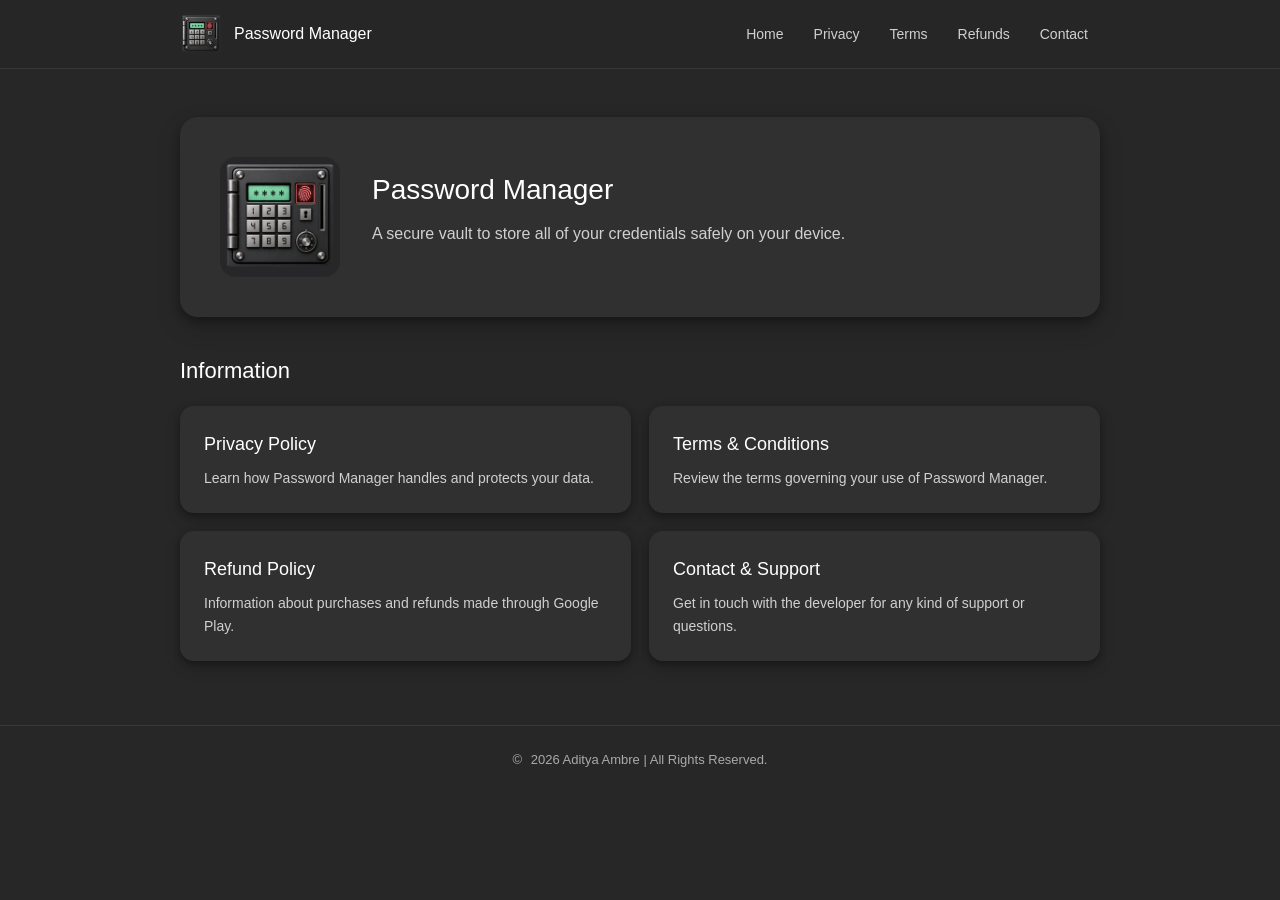
==== index.html @ f5042deb "Handled Responsive design for mobile devices." ====
<!--
    Author: Aditya Ambre
    Project: Password Manager
    File: Privacy Policy
-->

<!DOCTYPE html>
<html lang="en">
<head>
    <meta charset="UTF-8">
    <meta name="viewport" content="width=device-width, initial-scale=1.0">
    <title>Password Manager</title>
    <link rel="stylesheet" href="css/style.css">
</head>

<body>

<header>
    <div class="container nav">
        <a class="brand" href="index.html">
            <img src="assets/app-icon.png" alt="Password Manager icon">
            <span>Password Manager</span>
        </a>

        <nav class="nav-links">
            <a href="index.html">Home</a>
            <a href="privacy-policy.html">Privacy</a>
            <a href="terms-conditions.html">Terms</a>
            <a href="refund-policy.html">Refunds</a>
            <a href="contact.html">Contact</a>
        </nav>
    </div>
</header>

<main>
    <div class="container">

    <section class="hero">
        <img
            class="hero-icon"
            src="assets/app-icon.png"
            alt="Password Manager icon"
        >

        <div class="hero-content">
            <h2>Password Manager</h2>

            <p>
                A secure vault to store all of your credentials safely on your device.
            </p>
        </div>
    </section>

        <h2 class="section-title">Information</h2>

        <div class="card-grid">

            <a class="card" href="privacy-policy.html">
                <h2>Privacy Policy</h2>
                <p>
                    Learn how Password Manager handles and protects your data.
                </p>
            </a>

            <a class="card" href="terms-conditions.html">
                <h2>Terms & Conditions</h2>
                <p>
                    Review the terms governing your use of Password Manager.
                </p>
            </a>

            <a class="card" href="refund-policy.html">
                <h2>Refund Policy</h2>
                <p>
                    Information about purchases and refunds made through
                    Google Play.
                </p>
            </a>

            <a class="card" href="contact.html">
                <h2>Contact & Support</h2>
                <p>
                    Get in touch with the developer for any kind of support or questions.
                </p>
            </a>

        </div>

    </div>
</main>

<footer>
    <p class="footer-text">
        <span class="copyright">©</span>
        2026 Aditya Ambre | All Rights Reserved.
    </p>
</footer>

</body>
</html>
---- css/style.css ----
:root {
    --background: #272727;
    --surface: #303030;
    --surface-hover: #363636;
    --text-primary: #ffffff;
    --text-secondary: #d0d0d0;
    --text-muted: #aaaaaa;
    --border: rgba(255, 255, 255, 0.08);
    --accent: #9ac7a8;
    --shadow: rgba(0, 0, 0, 0.30);
}

* {
    box-sizing: border-box;
}

html {
    scroll-behavior: smooth;
}

body {
    margin: 0;
    min-height: 100vh;
    background: var(--background);
    color: var(--text-primary);
    font-family: Arial, Helvetica, sans-serif;
    line-height: 1.6;
}

a {
    color: inherit;
}

.container {
    width: min(100% - 32px, 920px);
    margin: 0 auto;
}

header {
    border-bottom: 1px solid var(--border);
    background: rgba(39, 39, 39, 0.96);
    position: sticky;
    top: 0;
    z-index: 10;
    backdrop-filter: blur(8px);
}

.nav {
    min-height: 68px;
    display: flex;
    align-items: center;
    justify-content: space-between;
    gap: 20px;
}

.brand {
    display: flex;
    align-items: center;
    gap: 12px;
    text-decoration: none;
    font-weight: 200;
}

.brand img {
    width: 42px;
    height: 42px;
    object-fit: contain;
    border-radius: 6px;
}

.nav-links {
    display: flex;
    align-items: center;
    gap: 6px;
    flex-wrap: wrap;
}

.nav-links a {
    padding: 8px 12px;
    border-radius: 8px;
    color: var(--text-secondary);
    text-decoration: none;
    font-size: 14px;
    transition: background 0.2s ease, color 0.2s ease;
}

.nav-links a:hover {
    background: rgba(255, 255, 255, 0.07);
    color: var(--text-primary);
}

main {
    padding: 48px 0 64px;
}

.hero {
    display: flex;
    align-items: center;
    gap: 32px;
    padding: 40px;
    margin-bottom: 36px;
    background: var(--surface);
    border-radius: 18px;
    box-shadow:
        0 4px 8px var(--shadow),
        0 10px 24px rgba(0, 0, 0, 0.18);
}

.hero-icon {
    width: 120px;
    height: 120px;
    flex-shrink: 0;
    object-fit: contain;
    border-radius: 16px;
}

.hero-content {
    text-align: left;
    transform: translateY(-10px);
}

.hero-content h2 {
    margin: 0 0 8px;
    font-size: clamp(18px, 4vw, 28px);
    font-weight: 400;
}

.hero-content p {
    max-width: 650px;
    margin: 0;
    color: var(--text-secondary);
}

.section-title {
    margin: 0 0 18px;
    font-size: 22px;
    font-weight: 400;
}

.card-grid {
    display: grid;
    grid-template-columns: repeat(2, 1fr);
    gap: 18px;
}

.card {
    display: block;
    padding: 24px;
    background: var(--surface);
    border-radius: 14px;
    text-decoration: none;
    box-shadow:
        0 3px 7px var(--shadow),
        0 7px 16px rgba(0, 0, 0, 0.16);
    transition:
        transform 0.2s ease,
        box-shadow 0.2s ease,
        background 0.2s ease;
}

.card:hover {
    transform: translateY(-3px);
    background: var(--surface-hover);
    box-shadow:
        0 6px 12px var(--shadow),
        0 12px 24px rgba(0, 0, 0, 0.20);
}

.card h2,
.card h3 {
    margin: 0 0 8px;
    font-size: 18px;
    font-weight: 400;
}

.card p {
    margin: 0;
    color: var(--text-secondary);
    font-size: 14px;
}

.page-header {
    margin-bottom: 24px;
}

.page-header h1 {
    margin: 0 0 8px;
    font-size: 32px;
    font-weight: 600;
}

.page-header h2 {
    margin: 0 0 8px;
    font-size: 24px;
    font-weight: 500;
}

.page-header p {
    margin: 0;
    color: var(--text-muted);
    font-size: 14px;
}

.content-card {
    background: var(--surface);
    border-radius: 16px;
    padding: 32px;
    box-shadow:
        0 4px 8px var(--shadow),
        0 10px 22px rgba(0, 0, 0, 0.16);
}

.content-card h2 {
    margin: 30px 0 10px;
    padding-top: 24px;
    border-top: 1px solid rgba(255, 255, 255, 0.10);
    font-size: 21px;
    font-weight: 400;
}

.content-card h2:first-child {
    margin-top: 0;
    padding-top: 0;
    border-top: none;
}

.content-card h3 {
    margin: 22px 0 8px;
    font-size: 17px;
}

.content-card p,
.content-card li {
    color: var(--text-secondary);
    font-size: 15px;
}

.content-card ul {
    padding-left: 22px;
}

.content-card a {
    color: var(--accent);
}

.notice {
    margin: 20px 0;
    padding: 16px 18px;
    border-left: 3px solid var(--accent);
    background: rgba(255, 255, 255, 0.04);
    border-radius: 6px;
}

footer {
    border-top: 1px solid var(--border);
    padding: 24px 16px;
    text-align: center;
}

.footer-text {
    margin: 0;
    color: var(--text-muted);
    font-size: 13px;
}

.copyright {
    margin-right: 5px;
}

@media (max-width: 700px) {
    .nav {
        padding: 10px 0;
        align-items: flex-start;
        flex-direction: column;
    }

    .nav-links {
        width: 100%;
        overflow-x: auto;
        flex-wrap: nowrap;
        padding-bottom: 2px;
    }

    main {
        padding: 28px 0 48px;
    }

    .hero {
        flex-direction: column;
        text-align: center;
        gap: 20px;
    }

    .hero-content {
        text-align: center;
        transform: none;
    }
    
    .hero-icon {
        width: 100px;
        height: 100px;
    }

    .card-grid {
        grid-template-columns: 1fr;
    }

    .content-card {
        padding: 22px;
    }
}
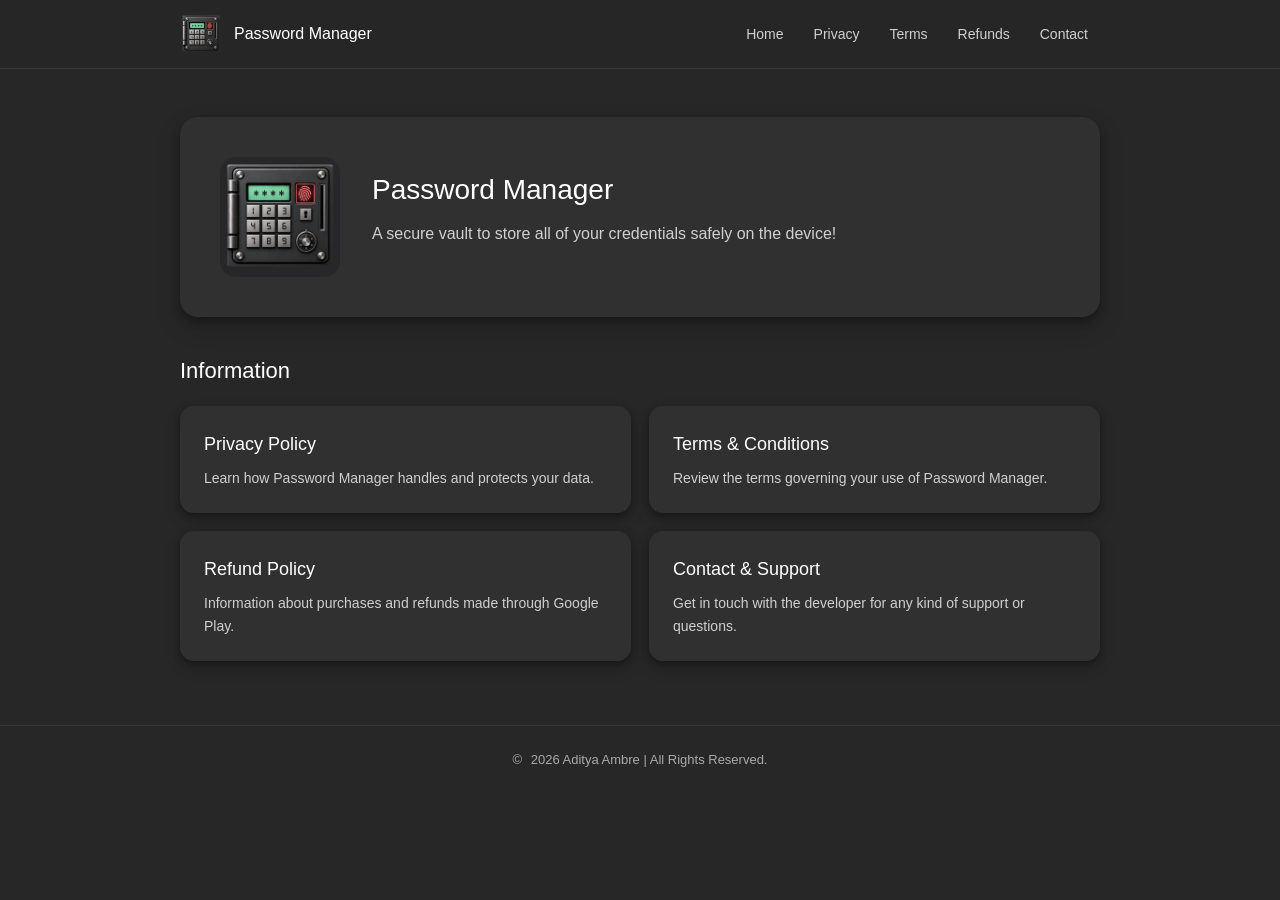
==== commit 66b2b656: "Updated subtitle" ====
--- a/index.html
+++ b/index.html
@@ -10,6 +10,7 @@
     <meta charset="UTF-8">
     <meta name="viewport" content="width=device-width, initial-scale=1.0">
     <title>Password Manager</title>
+    <link rel="icon" type="image/png" href="assets/app-icon.png">
     <link rel="stylesheet" href="css/style.css">
 </head>
 
@@ -46,7 +47,7 @@
             <h2>Password Manager</h2>
 
             <p>
-                A secure vault to store all of your credentials safely on your device.
+                A secure vault to store all of your credentials safely on the device!
             </p>
         </div>
     </section>
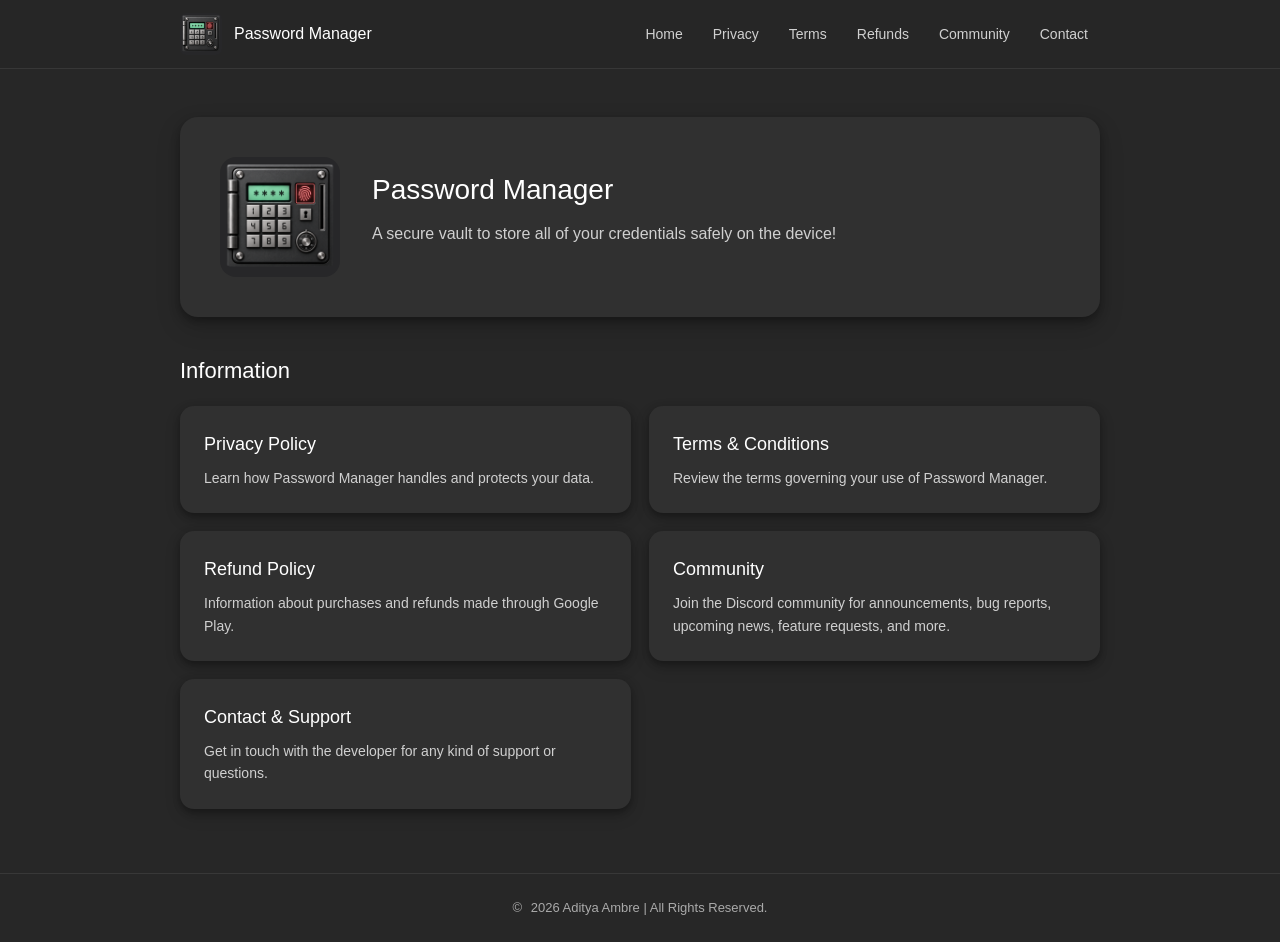
==== commit eed692ab: "Added Commmunity option" ====
--- a/index.html
+++ b/index.html
@@ -28,6 +28,7 @@
             <a href="privacy-policy.html">Privacy</a>
             <a href="terms-conditions.html">Terms</a>
             <a href="refund-policy.html">Refunds</a>
+            <a href="https://discord.com/invite/bcdmcwtzdt">Community</a>
             <a href="contact.html">Contact</a>
         </nav>
     </div>
@@ -78,6 +79,14 @@
                 </p>
             </a>
 
+            <a class="card" href="https://discord.com/invite/bcdmcwtzdt">
+                <h2>Community</h2>
+                <p>
+                    Join the Discord community for announcements, bug reports,
+                    upcoming news, feature requests, and more.
+                </p>
+            </a>
+
             <a class="card" href="contact.html">
                 <h2>Contact & Support</h2>
                 <p>
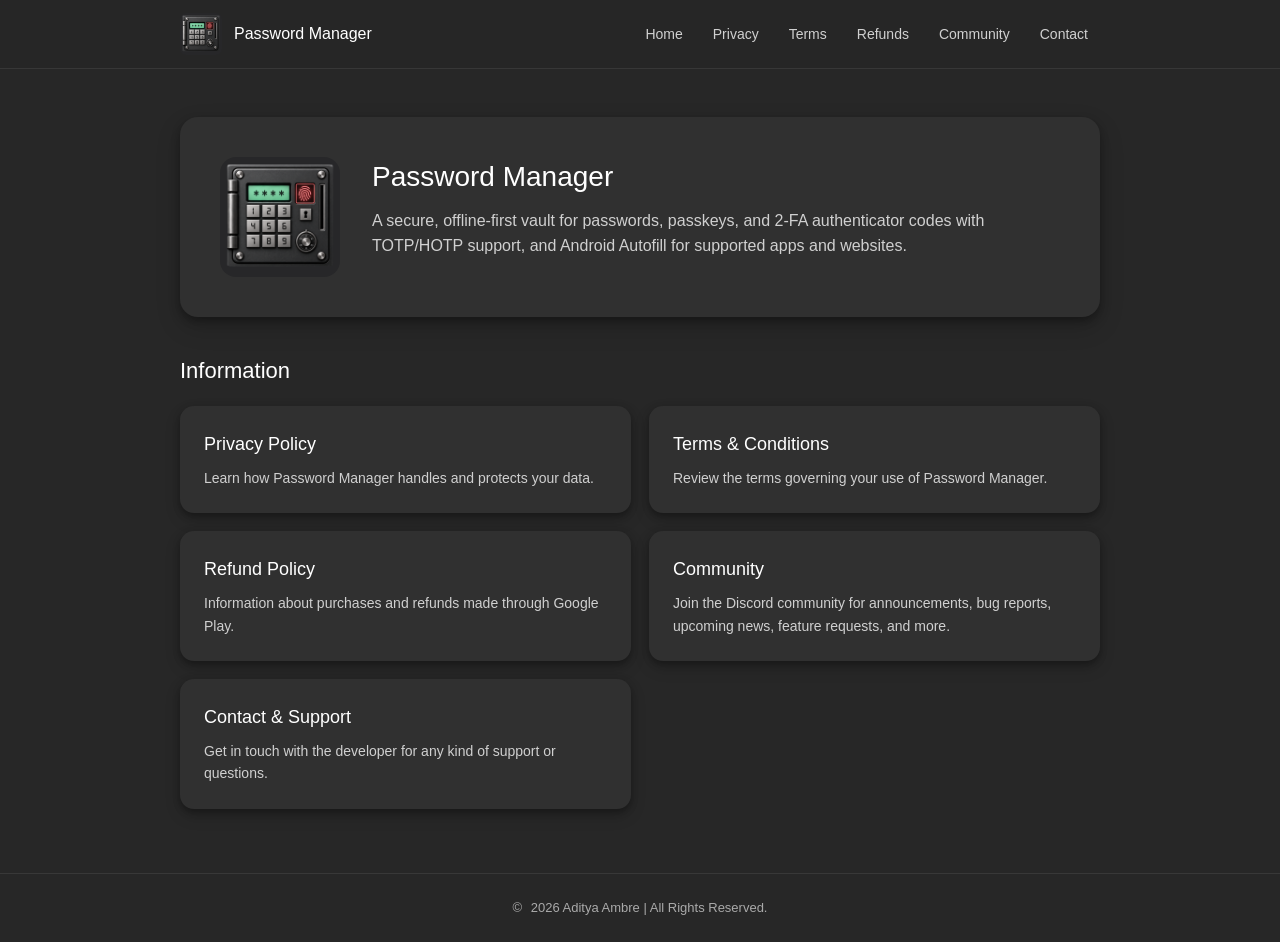
==== commit f84762b3: "Added authenticator & passkeys policy" ====
--- a/index.html
+++ b/index.html
@@ -48,7 +48,7 @@
             <h2>Password Manager</h2>
 
             <p>
-                A secure vault to store all of your credentials safely on the device!
+                A secure, offline-first vault for passwords, passkeys, and 2-FA authenticator codes with TOTP/HOTP support, and Android Autofill for supported apps and websites.
             </p>
         </div>
     </section>
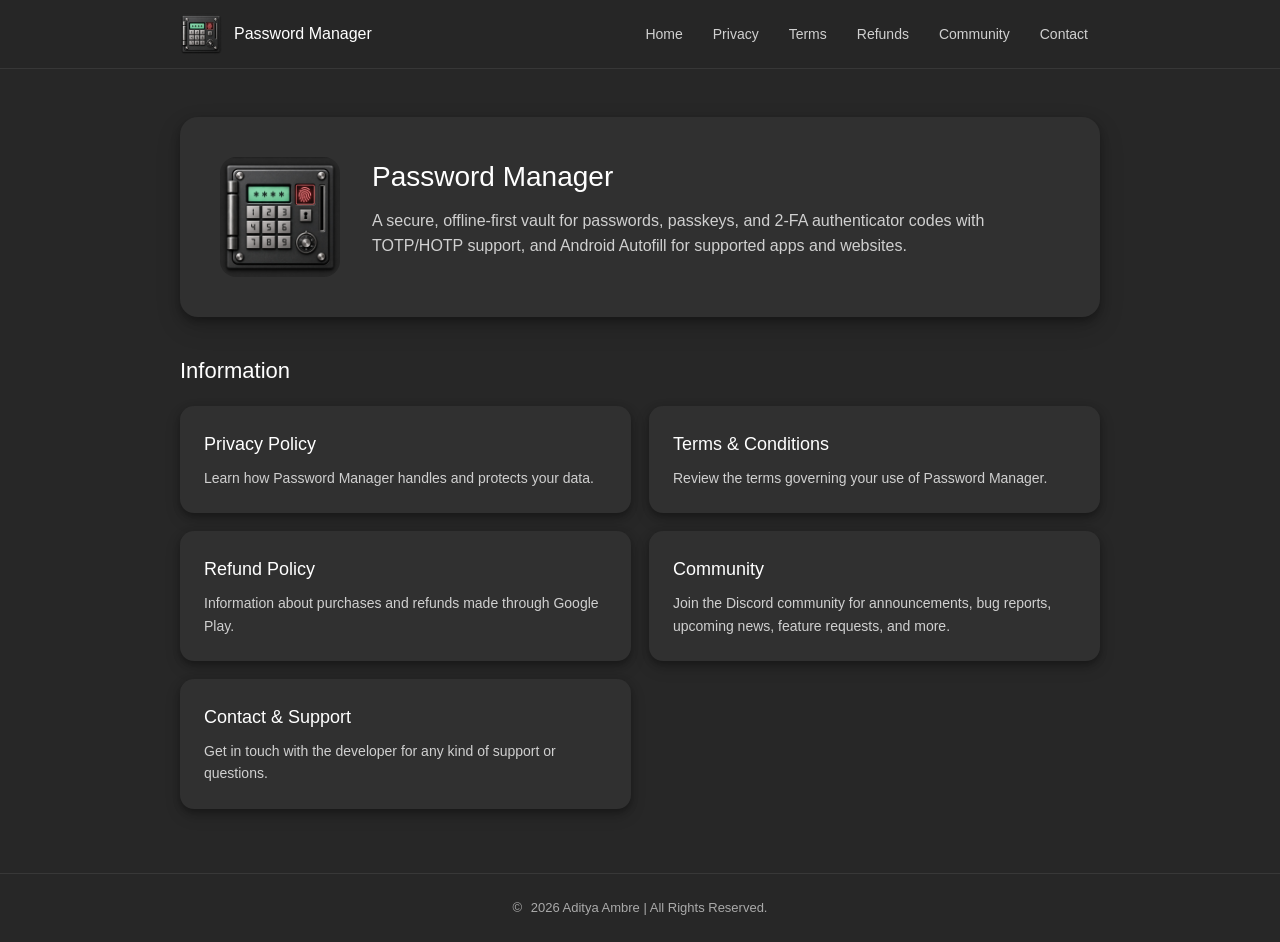
==== commit 991a9b26: "Updated README.md file" ====
--- a/index.html
+++ b/index.html
@@ -28,7 +28,7 @@
             <a href="privacy-policy.html">Privacy</a>
             <a href="terms-conditions.html">Terms</a>
             <a href="refund-policy.html">Refunds</a>
-            <a href="https://discord.com/invite/bcdmcwtzdt">Community</a>
+            <a href="community.html">Community</a>
             <a href="contact.html">Contact</a>
         </nav>
     </div>
@@ -46,7 +46,6 @@
 
         <div class="hero-content">
             <h2>Password Manager</h2>
-
             <p>
                 A secure, offline-first vault for passwords, passkeys, and 2-FA authenticator codes with TOTP/HOTP support, and Android Autofill for supported apps and websites.
             </p>
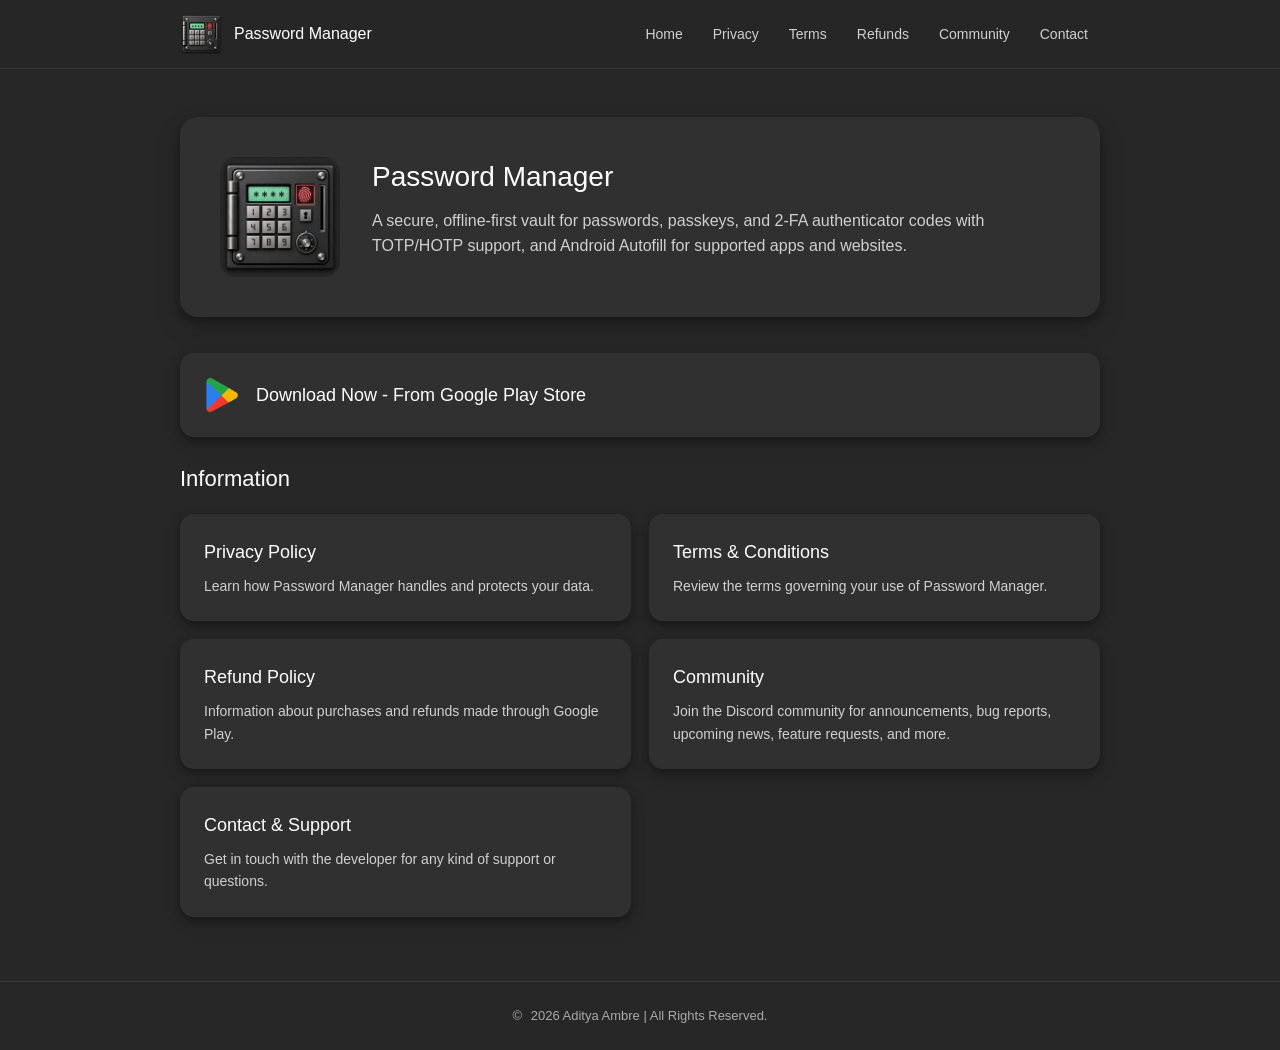
==== commit 393887bf: "Added Google Play Store download link" ====
--- a/index.html
+++ b/index.html
@@ -52,6 +52,27 @@
         </div>
     </section>
 
+    <a
+    class="card"
+    href="https://play.google.com/store/apps/details?id=com.adityaambre.passwordmanager"
+    target="_blank"
+    rel="noopener noreferrer"
+    style="display: flex; align-items: center; gap: 16px; margin-bottom: 24px;"">
+
+    <img
+        src="assets/google-play-icon.png"
+        alt="Google Play Store"
+        width="36"
+        height="36"
+        style="object-fit: contain; flex-shrink: 0;"
+    >
+
+    <div>
+        <h2 style="margin: 0 0 0px;">Download Now - From Google Play Store</h2>
+    </div>
+    
+    </a>
+
         <h2 class="section-title">Information</h2>
 
         <div class="card-grid">
@@ -78,7 +99,7 @@
                 </p>
             </a>
 
-            <a class="card" href="https://discord.com/invite/bcdmcwtzdt">
+            <a class="card"href="community.html">
                 <h2>Community</h2>
                 <p>
                     Join the Discord community for announcements, bug reports,
